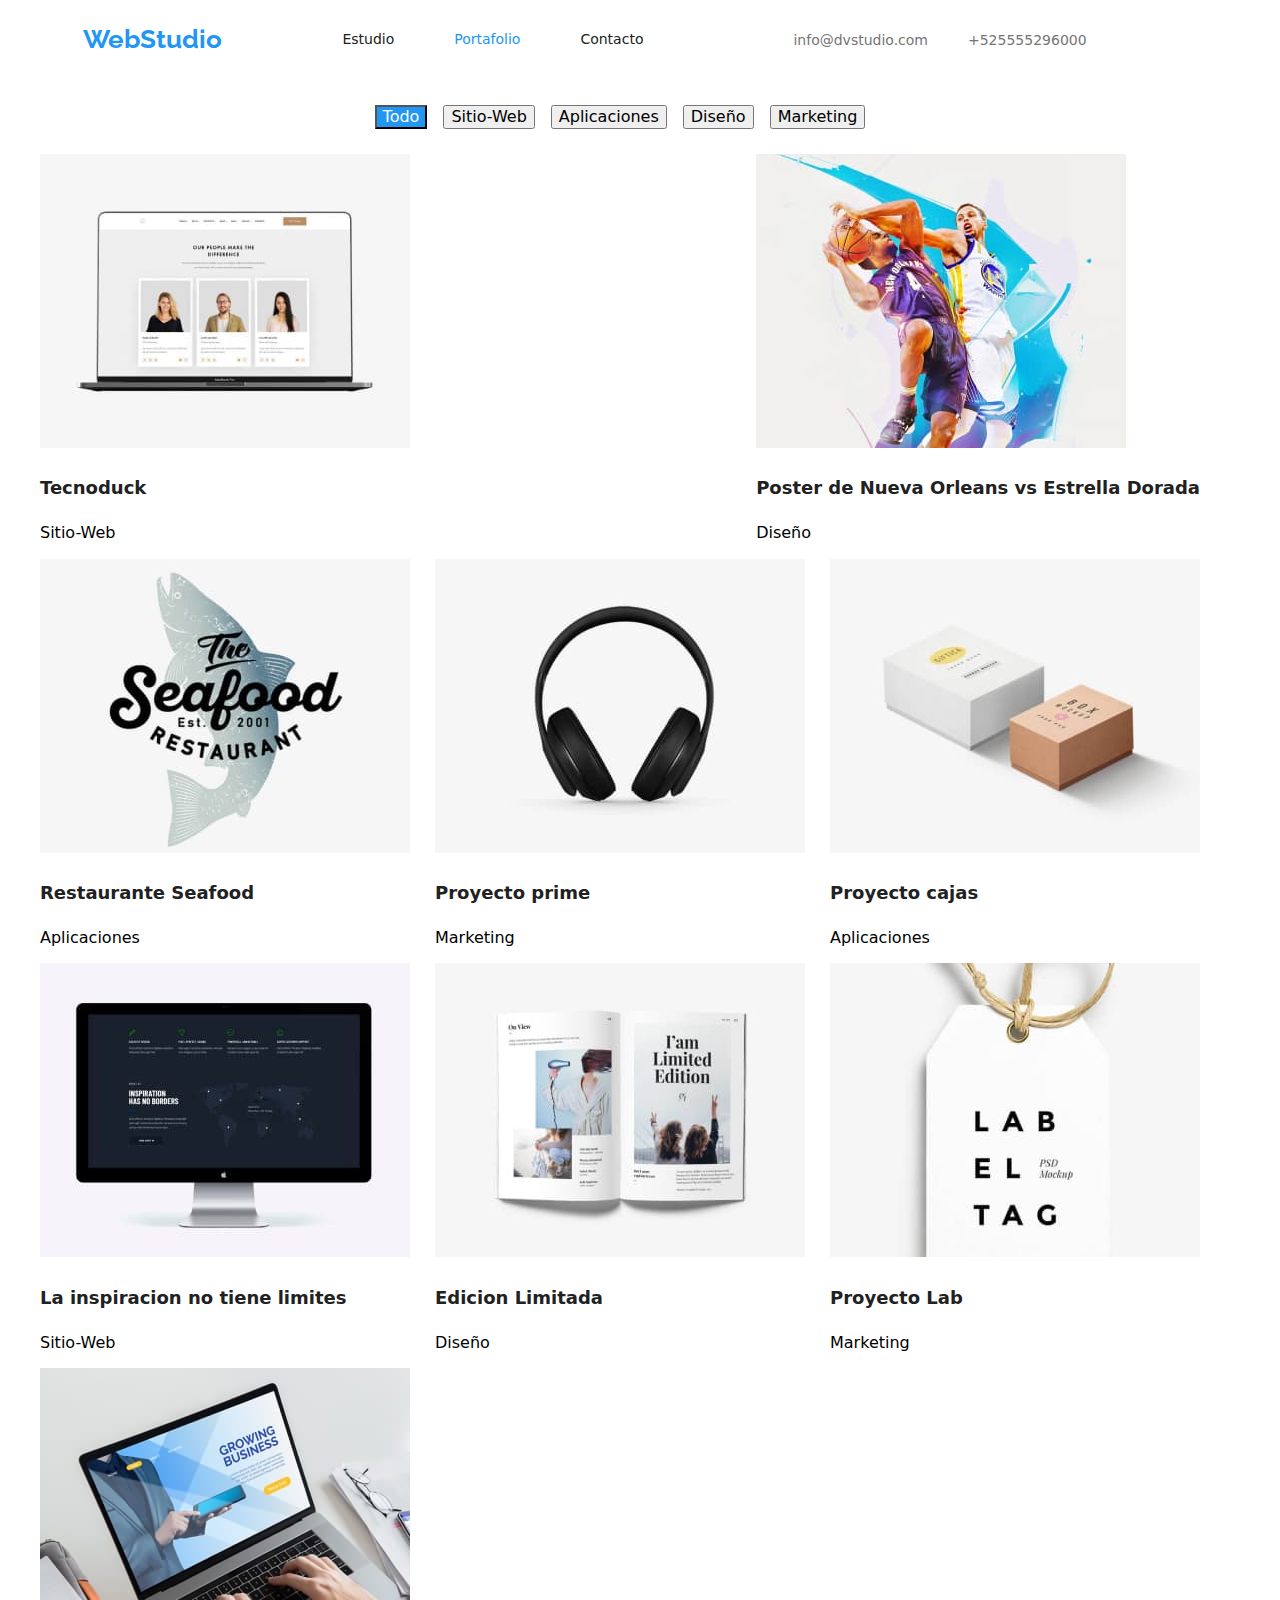
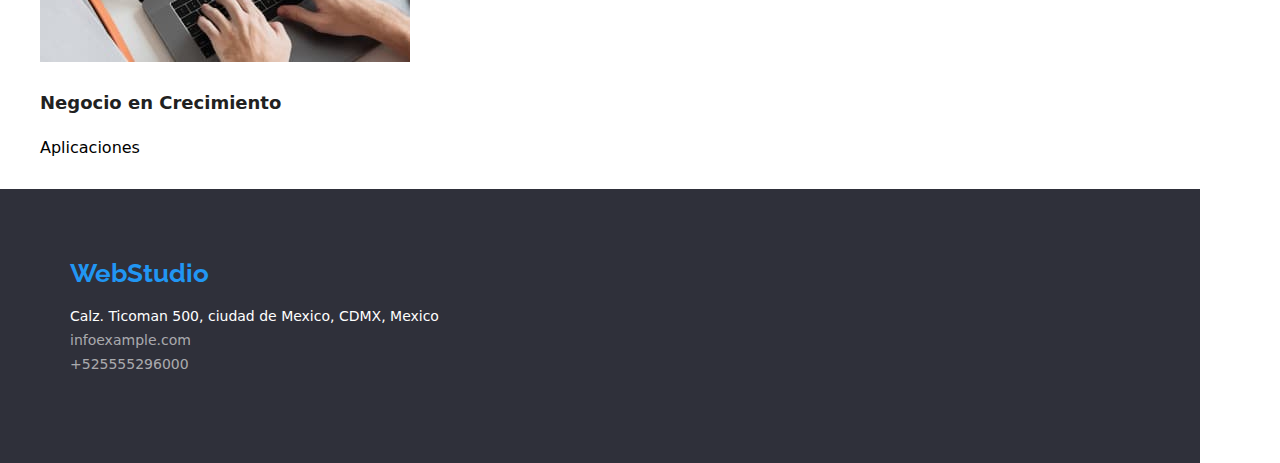
==== Portafolio.html @ dcff318e "tarea3" ====
<!DOCTYPE html>
<html lang="en">
<head>
    <meta charset="UTF-8">
    <meta http-equiv="X-UA-Compatible" content="IE=edge">
    <meta name="viewport" content="width=device-width, initial-scale=1.0">
    <link rel="preconnect" href="https://fonts.googleapis.com">
    <link rel="preconnect" href="https://fonts.gstatic.com" crossorigin>
    <link href="https://fonts.googleapis.com/css2?family=Raleway:ital,wght@0,300;0,400;0,500;0,600;0,700;0,800;0,900;1,300;1,400;1,500;1,600;1,700;1,800;1,900&family=Roboto:ital,wght@0,100;0,300;0,400;0,500;0,700;0,900;1,100;1,300;1,400;1,500;1,700;1,900&display=swap" rel="stylesheet">
    <title>portafolio</title>
    <link rel="stylesheet" href="./css/styles.css">
<!----------Normalizacion---------->
    <link
    rel="stylesheet"
    href="https://cdnjs.cloudflare.com/ajax/libs/modern-normalize/1.0.0/modern-normalize.min.css"
  />

</head>
<body>
    <header>
        <nav class="header-nav">
           <a class="logo" href="#">WebStudio </a> 
           <ul class="navigation-list">
            <li class="navegation"><a class="item" href="./index.html">Estudio</a></li>
            <li class="navegation"><a class="nav-item active" href="./Portafolio.html">Portafolio</a></li>
            <li class="navegation"><a class="item" href="#">Contacto</a></li>
           </ul>
           <ul class="contact-section" >
            <!--Para envio de correo-->
            <li class="email"><a href="info@dvstudio.com">info@dvstudio.com</a></li>
            <!--Para llamadas telefonicas-->
            <li class="tel"><a href="+525555296000">+525555296000</a></li>
           </ul>
        </nav>
    </header>
    <main>
        <section>
        <ul class="menu">
        <li class="button-list"><button type="button" style="color:#FFFFFF; background: #2196f3;">Todo</button></li>
        <li class="button-list"><button type="button">Sitio-Web</button></li>
        <li class="button-list"><button type="button">Aplicaciones</button></li>
        <li class="button-list"><button type="button">Diseño</button></li>
        <li class="button-list"><button type="button">Marketing</button></li>
        </ul>
         <ul class="proyect">
             <li>
        <img  src="images/imagen(8).jpg" alt="Tecnoduck" width="370">
          <h3>Tecnoduck </h3>
          <p>Sitio-Web </p>
        </li>
                <li>
                    <img src="images/imagen(9).jpg" alt="Poster nueva Orleans" width="370">
                    <h3>Poster de Nueva Orleans vs Estrella Dorada</h3>
                    <p>Diseño</p>
                </li>
                <li>
                    <img src="images/imagen(10).jpg" alt="Restaurante Seafood" width="370">
                    <h3>Restaurante Seafood</h3>
                    <p>Aplicaciones</p>
                </li>
                <li>
                    <img src="images/imagen(11).jpg" alt="Proyecto prime" width="370">
                    <h3>Proyecto prime</h3>
                    <p>Marketing</p>
                </li>
                <li>
                    <img src="images/imagen(12).jpg" alt="Proyecto cajas" width="370">
                    <h3>Proyecto cajas</h3>
                    <p>Aplicaciones</p>
                </li>
                <li>
                    <img src="images/imagen(13).jpg" alt="La inspiracion no tiene limites" width="370">
                <H3>La inspiracion no tiene limites</H3>
                <p>Sitio-Web</p>
                </li>
                <li>
                    <img src="images/imagen(14).jpg" alt="Edicion limitada" width="370">
                <h3>Edicion Limitada</h3>
                <p>Diseño</p>
                </li>
                <li>
                    <img src="images/imagen(15).jpg" alt="Proyecto lab" width="370">
                    <h3>Proyecto Lab</h3>
                    <p>Marketing</p>
                </li>
                <li>
                    <img src="images/imagen(16).jpg" alt="Negocio en crecimiento" width="370">
                    <h3>Negocio en Crecimiento</h3>
                    <P>Aplicaciones</P>
                </li>
            </ul>
        </section>
    </main>
    <footer class="final">
        <a class="logo" href="#">WebStudio</a>
        <address style="font-style: normal;">
          
        <ul class="contacto contacto-footer">
         <li> <a class="ubicacion" href="https://goo.gl/maps/qQAScCdjSYYtqktD9" target="_blank" rel="nopener noreferrer">
          Calz. Ticoman 500, ciudad de Mexico, CDMX, Mexico</a></li>
          <li><a class="correo" href="infoexample.com">infoexample.com</a></li>
          <li><a class="telefono" href="tel:+525555296000">+525555296000</a></li>
        </ul>
      </address>
      </footer>
    </body>
    </html>
---- css/styles.css ----
:root{
    --color1:#2196F3; 
    --color2:#212121;
    --color3:#757575;
    --color4:#2F303A;
    --color5:#FFFFFF;
    --color6: rgba(255, 255, 255, 0.6);}

html {width: 1200px;}
/*----------fuente body---------*/
body {
    font-family: 'Roboto', sans-serif;
}
    /*---------logo---------*/
   .logo {
    font-family: 'Raleway', sans-serif;
    font-size: 26px; font-weight: 700; color:var(--color1); text-decoration: none; }

ul, h1, h2, h3, h4, h5, h6 {
   list-style: none;
}

a {
   color:currentColor; text-decoration: none;
   }
   *{box-sizing: border-box;}

/*----------Enlacees de navegacion---------*/
 .navegation {font-weight: 500; font-size: 14px; line-height: 1.14; color: var(--color2); }

.navegation :hover {color: var(--color1);}
.active{color:#2196F3;}
/*------------------contact---------------------*/
.contact-section > .email > *{
color:var(--color3); font-weight: 500; font-size: 14px; line-height: 1.14; text-decoration: none;
}
   .contact-section > .tel > *{
    color:var(--color3); font-weight: 500; font-size: 14px; line-height: 1.14; text-decoration: none;
   }
   .contact-section :hover{
    color: var(--color4);
   }
   .contact-section :active{
    color: rgb(240, 154, 123);
   }
   .contact-section {list-style: none;}
/*-----------------------titulo------------------------*/
   .titulo {
    background-color: var(--color4);
      }
      .h1 {
        color: var(--color5); font-size: 44px; font-weight: 900; text-align: center; line-height: 1.36;
          }

   .boton1{
        font-weight: 700; font-size: 16px;  color:var(--color5);  background-color: var(--color1); line-height: 1.87; font-family: 'Roboto', sans-serif;
     }
     .titulo :hover{
        background-color: var(--color4)
        ;
     }
     .titulo :active{
        background-color: var(--color1);
     }

     .ventajas h3 {
        color:var(--color2); font-size: 14px; font-weight: 700; line-height: 1.14;
     }
     .ventajas p {
        font-weight: 400; font-size: 14px; color:var(--color3); line-height: 1.71;
     }
     .ventajas h3 {
        list-style: none;
     }

    
   /*-----------------------A que nos dedicamos------------------*/
   .dedicamos h2{
      color:var(--color2); font-size: 36px; font-weight: 700; line-height: 1.16;
   }
   .imagen {list-style: none;}

   /*------------------Nuetro equipo-------------------------*/
   .equipo h2{
      color:var(--color2); font-size: 36px; font-weight: 700; line-height: 1.16;
   }
        
   .asesores h3 {color:var(--color2); font-size: 16px; line-height: 1.18; font-weight: 500; background-color: #FFFFFF;}
   .asesores p {color:var(--color3);font-size: 16px; line-height: 1.18; font-weight: 400;}

   /*-------------------------pie de pagina--------------------*/
  .final {background-color: var(--color4);}
  .contacto .ubicacion{
   color:var(--color5); font-size: 14px; font-weight: 400; text-decoration: none; line-height: 1.71;
  }
.contacto .correo{
   color:var(--color6); font-size: 14px; font-weight: 400; text-decoration: none; line-height: 1.71;
}
.contacto .telefono{
   color:var(--color6); font-size: 14px; font-weight: 400; text-decoration: none; line-height: 1.71;
}
/*-------------------
  
 /*-----------------------------portafolio botones---------------------------*/
 .menu {
   font-size: 16px; font-weight: 500; line-height: 1.62; color: var(--color5);
 }
   .proyect h3{color: var(--color2); font-size: 18px; font-weight: 700; line-height: 2;

   }
   .menu p{
      font-size: 16; font-weight: 400; line-height: 1.87; color: var(--color3);
   }
   .menu :hover{color:var(--color3)}
/*-------------flex box index html----------------------------------*/
.header-nav{display: flex; justify-content: center; align-items: center;height: 80px; }
.navigation-list{display: flex; margin: 50px; }
.navegation{ margin: 30px;}

.contact-section{display: flex; justify-content: space-between;margin: 10px;} 
   .email{margin: 20px;}
.tel{margin: 20px;}

.h1{width: 696px;height: 120;}
.titulo{height: 600px; display: flex; justify-content: center; align-items: center; flex-direction: column;}
.boton1{width: 261px; height: 50px;margin: 40px;}

.encabezado {display: flex;align-items: center; justify-content: space-between;}
.encabezado .p{display: flex; justify-content: center; align-items: center;justify-content: space-between;}
.list-ventajas{margin-right: 30px;}
.dedicamos{text-align: center;}

.imagen{display: flex; align-items: center; justify-content: space-between;}


.asesores{display: flex; align-items:center; justify-content: space-between;}
.equipo{text-align: center;}

/*---------------flex box portafolio---------------*/

.header-nav{display: flex; justify-content: center; align-items: center;height: 80px;}
.menu{display: flex;justify-content: center;}
.button-list{padding: 8px;}
.proyect{display: flex;flex-wrap:wrap;justify-content: space-between;}
.contacto-footer {padding: 0px;}
.final {padding: 70px;}
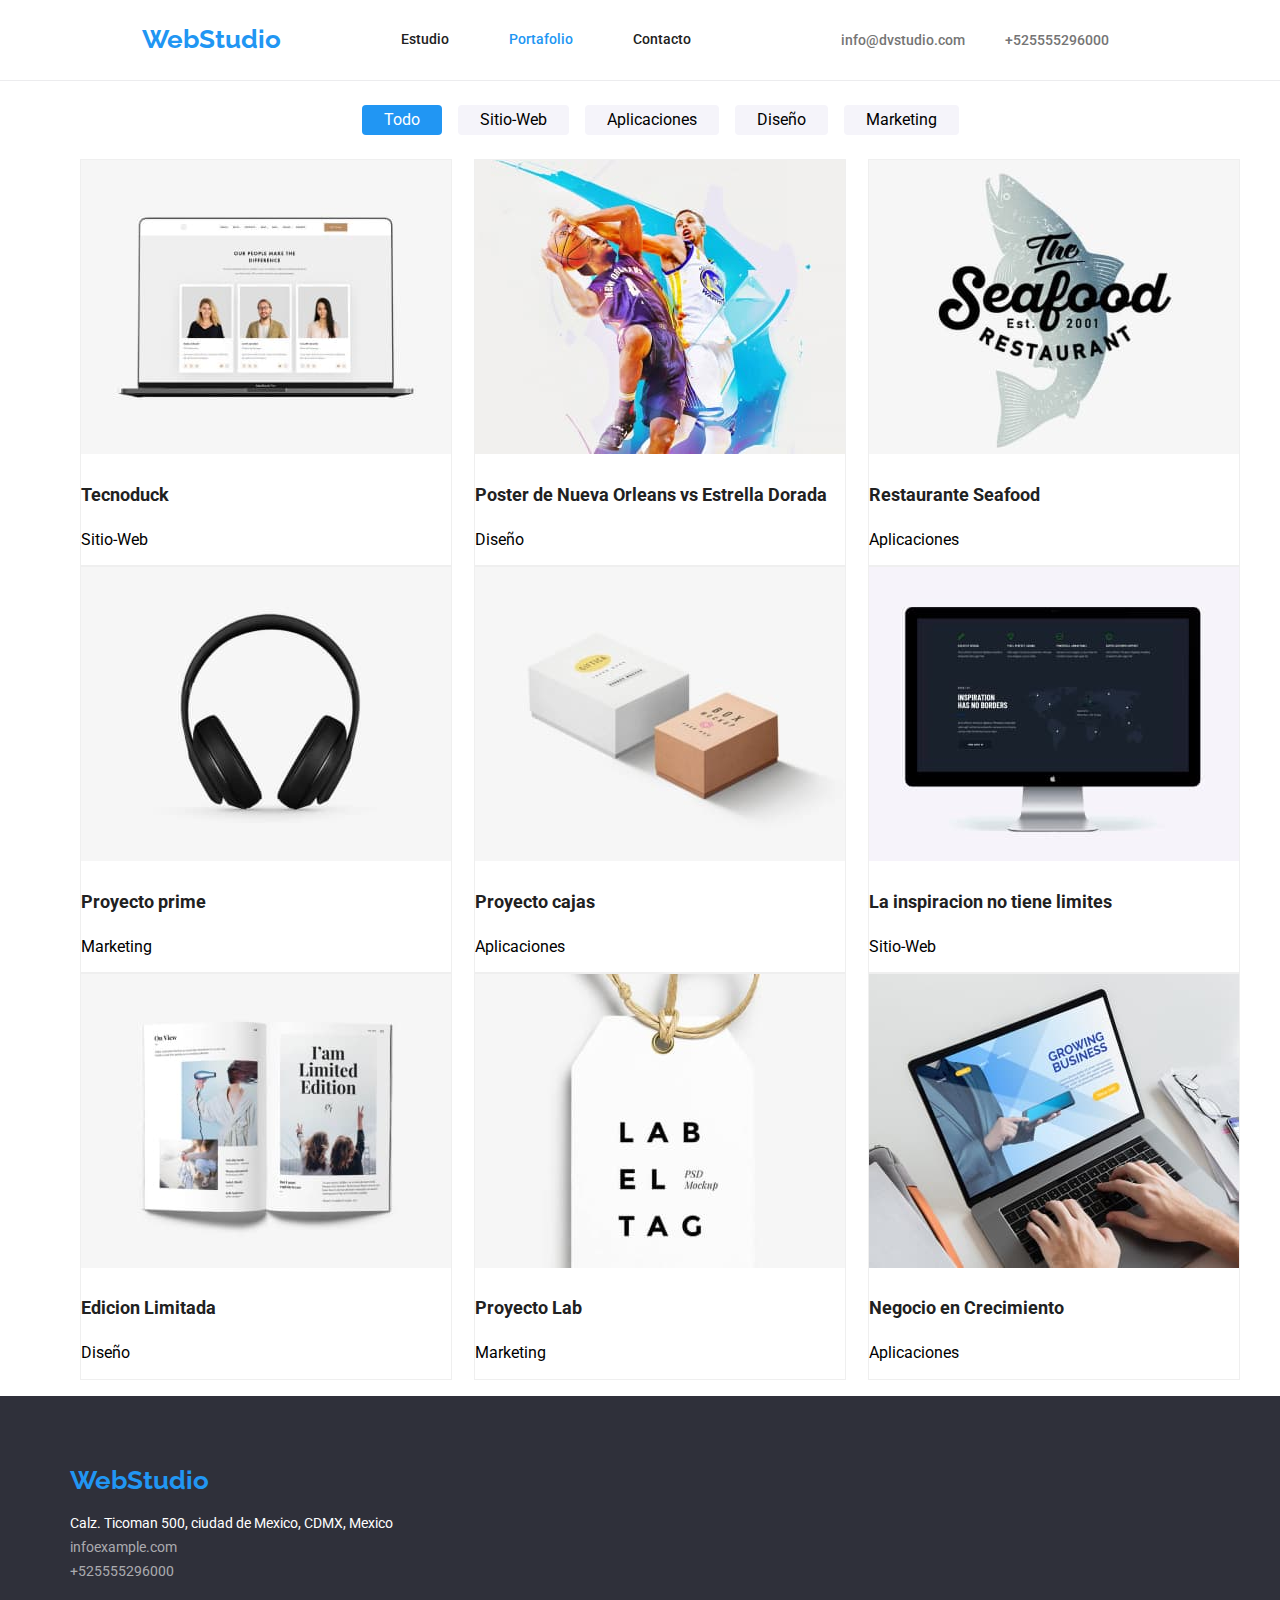
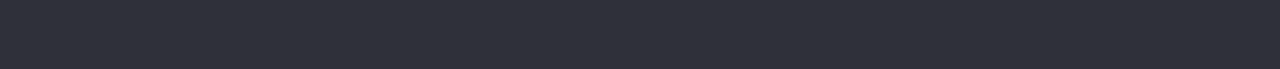
==== commit b5d23871: "revision" ====
--- a/Portafolio.html
+++ b/Portafolio.html
@@ -8,16 +8,17 @@
     <link rel="preconnect" href="https://fonts.gstatic.com" crossorigin>
     <link href="https://fonts.googleapis.com/css2?family=Raleway:ital,wght@0,300;0,400;0,500;0,600;0,700;0,800;0,900;1,300;1,400;1,500;1,600;1,700;1,800;1,900&family=Roboto:ital,wght@0,100;0,300;0,400;0,500;0,700;0,900;1,100;1,300;1,400;1,500;1,700;1,900&display=swap" rel="stylesheet">
     <title>portafolio</title>
-    <link rel="stylesheet" href="./css/styles.css">
 <!----------Normalizacion---------->
-    <link
-    rel="stylesheet"
-    href="https://cdnjs.cloudflare.com/ajax/libs/modern-normalize/1.0.0/modern-normalize.min.css"
-  />
+<link
+rel="stylesheet"
+href="https://cdnjs.cloudflare.com/ajax/libs/modern-normalize/1.0.0/modern-normalize.min.css"
+/>
+<link rel="stylesheet" href="./css/styles.css">
 
 </head>
 <body>
-    <header>
+    <header style="border-bottom: 1px solid #ececee;">
+        <div class="container">
         <nav class="header-nav">
            <a class="logo" href="#">WebStudio </a> 
            <ul class="navigation-list">
@@ -32,69 +33,72 @@
             <li class="tel"><a href="+525555296000">+525555296000</a></li>
            </ul>
         </nav>
+    </div>
     </header>
-    <main>
+    <main class="container">
         <section>
+    
         <ul class="menu">
-        <li class="button-list"><button type="button" style="color:#FFFFFF; background: #2196f3;">Todo</button></li>
-        <li class="button-list"><button type="button">Sitio-Web</button></li>
-        <li class="button-list"><button type="button">Aplicaciones</button></li>
-        <li class="button-list"><button type="button">Diseño</button></li>
-        <li class="button-list"><button type="button">Marketing</button></li>
+        <li class="button-list"><button type="button" class="botton-menu" style="color:#FFFFFF; background: #2196f3;">Todo</button></li>
+        <li class="button-list"><button type="button" class="botton-menu">Sitio-Web</button></li>
+        <li class="button-list"><button type="button" class="botton-menu">Aplicaciones</button></li>
+        <li class="button-list"><button type="button" class="botton-menu">Diseño</button></li>
+        <li class="button-list"><button type="button" class="botton-menu">Marketing</button></li>
         </ul>
          <ul class="proyect">
-             <li>
+             <li style="flex-basis: calc((100% - 60px) / 3); border: 1px solid #eeee;">
         <img  src="images/imagen(8).jpg" alt="Tecnoduck" width="370">
           <h3>Tecnoduck </h3>
           <p>Sitio-Web </p>
         </li>
-                <li>
+                <li style="flex-basis: calc((100% - 60px) / 3);border: 1px solid #eeee;">
                     <img src="images/imagen(9).jpg" alt="Poster nueva Orleans" width="370">
                     <h3>Poster de Nueva Orleans vs Estrella Dorada</h3>
                     <p>Diseño</p>
                 </li>
-                <li>
+                <li style="flex-basis: calc((100% - 60px) / 3);border: 1px solid #eeee;">
                     <img src="images/imagen(10).jpg" alt="Restaurante Seafood" width="370">
                     <h3>Restaurante Seafood</h3>
                     <p>Aplicaciones</p>
                 </li>
-                <li>
+                <li style="flex-basis: calc((100% - 60px) / 3);border: 1px solid #eeee;">
                     <img src="images/imagen(11).jpg" alt="Proyecto prime" width="370">
                     <h3>Proyecto prime</h3>
                     <p>Marketing</p>
                 </li>
-                <li>
+                <li style="flex-basis: calc((100% - 60px) / 3);border: 1px solid #eeee;">
                     <img src="images/imagen(12).jpg" alt="Proyecto cajas" width="370">
                     <h3>Proyecto cajas</h3>
                     <p>Aplicaciones</p>
                 </li>
-                <li>
+                <li style="flex-basis: calc((100% - 60px) / 3);border: 1px solid #eeee;">
                     <img src="images/imagen(13).jpg" alt="La inspiracion no tiene limites" width="370">
                 <H3>La inspiracion no tiene limites</H3>
                 <p>Sitio-Web</p>
                 </li>
-                <li>
+                <li style="flex-basis: calc((100% - 60px) / 3);border: 1px solid #eeee;">
                     <img src="images/imagen(14).jpg" alt="Edicion limitada" width="370">
                 <h3>Edicion Limitada</h3>
                 <p>Diseño</p>
                 </li>
-                <li>
+                <li style="flex-basis: calc((100% - 60px) / 3);border: 1px solid #eeee;">
                     <img src="images/imagen(15).jpg" alt="Proyecto lab" width="370">
                     <h3>Proyecto Lab</h3>
                     <p>Marketing</p>
                 </li>
-                <li>
+                <li style="flex-basis: calc((100% - 60px) / 3);border: 1px solid #eeee;">
                     <img src="images/imagen(16).jpg" alt="Negocio en crecimiento" width="370">
                     <h3>Negocio en Crecimiento</h3>
                     <P>Aplicaciones</P>
                 </li>
             </ul>
+        
         </section>
     </main>
     <footer class="final">
+        <div class="container">
         <a class="logo" href="#">WebStudio</a>
         <address style="font-style: normal;">
-          
         <ul class="contacto contacto-footer">
          <li> <a class="ubicacion" href="https://goo.gl/maps/qQAScCdjSYYtqktD9" target="_blank" rel="nopener noreferrer">
           Calz. Ticoman 500, ciudad de Mexico, CDMX, Mexico</a></li>
@@ -102,6 +106,7 @@
           <li><a class="telefono" href="tel:+525555296000">+525555296000</a></li>
         </ul>
       </address>
+    </div>
       </footer>
     </body>
     </html>
--- a/css/styles.css
+++ b/css/styles.css
@@ -6,7 +6,6 @@
     --color5:#FFFFFF;
     --color6: rgba(255, 255, 255, 0.6);}
 
-html {width: 1200px;}
 /*----------fuente body---------*/
 body {
     font-family: 'Roboto', sans-serif;
@@ -19,6 +18,8 @@
 ul, h1, h2, h3, h4, h5, h6 {
    list-style: none;
 }
+
+.container {width: 1200px; margin: 0 auto;}
 
 a {
    color:currentColor; text-decoration: none;
@@ -81,6 +82,7 @@
    .imagen {list-style: none;}
 
    /*------------------Nuetro equipo-------------------------*/
+   .equipo{background: #F5F4FA;}
    .equipo h2{
       color:var(--color2); font-size: 36px; font-weight: 700; line-height: 1.16;
    }
@@ -144,3 +146,8 @@
 .proyect{display: flex;flex-wrap:wrap;justify-content: space-between;}
 .contacto-footer {padding: 0px;}
 .final {padding: 70px;}
+
+ .botton-menu{border-radius: 4px; padding: 6px 22px; border:none;background-color:#F5F4FA ;}
+ .menu :hover{cursor: pointer; color:#FFFFFF;background-color: #2196F3;}
+ .contact-section :hover{color:#2196F3;cursor: pointer;}
+ 